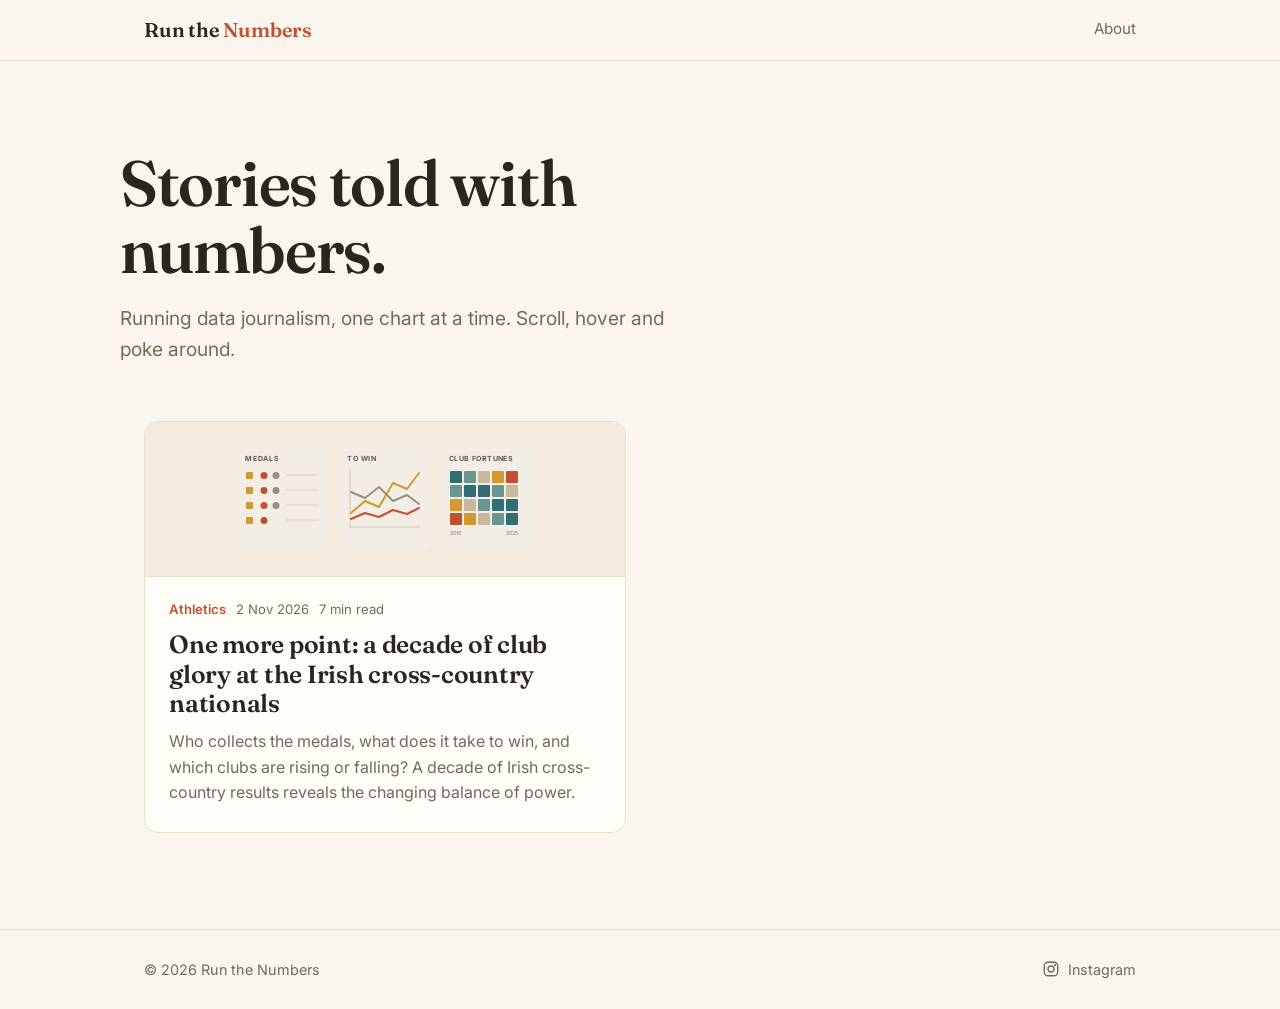
==== index.html @ 2920ca5f "formatting" ====
<!doctype html>
<html lang="en">
<head>
  <meta charset="utf-8">
  <meta name="viewport" content="width=device-width, initial-scale=1">
  <title>Run the Numbers</title>
  <meta name="description" content="Running data journalism: stories told with numbers and charts.">
  <link rel="preconnect" href="https://fonts.googleapis.com">
  <link rel="preconnect" href="https://fonts.gstatic.com" crossorigin>
  <link href="https://fonts.googleapis.com/css2?family=Fraunces:opsz,wght@9..144,500;9..144,600&family=Inter:wght@400;500;600&display=swap" rel="stylesheet">
  <link rel="stylesheet" href="style.css">
</head>
<body>
  <header class="site-header">
    <div class="inner">
      <a class="brand" href="index.html">Run the <span>Numbers</span></a>
      <nav aria-label="Main">
        <a href="about.html">About</a>
      </nav>
    </div>
  </header>

  <main>
    <section class="wrap hero">
      <h1>Stories told with numbers.</h1>
      <p>Running data journalism, one chart at a time. Scroll, hover and poke around.</p>
    </section>

    <section class="wrap" aria-label="Articles">
      <div class="article-grid">

        <!-- ARTICLE CARD: copy this block to add a new article -->
        <a class="card" href="article-xc-clubs.html">
          <div class="thumb" aria-hidden="true">
  <svg viewBox="0 0 300 110" preserveAspectRatio="xMidYMid meet">

    <!-- Panel backgrounds -->
    <rect x="2" y="3" width="91" height="104" rx="5" fill="#f3eee5"/>
    <rect x="104" y="3" width="91" height="104" rx="5" fill="#f3eee5"/>
    <rect x="206" y="3" width="92" height="104" rx="5" fill="#f3eee5"/>

    <!-- 1. MEDAL TABLE -->
    <text x="10" y="17" font-size="7" font-weight="700"
          fill="#62594f" letter-spacing="0.8">MEDALS</text>

    <!-- Club ranking bars -->
    <g fill="#d29a2e">
      <rect x="11" y="28" width="7" height="7" rx="1"/>
      <rect x="11" y="43" width="7" height="7" rx="1"/>
      <rect x="11" y="58" width="7" height="7" rx="1"/>
      <rect x="11" y="73" width="7" height="7" rx="1"/>
    </g>

    <g fill="#c2512f">
      <circle cx="29" cy="31.5" r="3.5"/>
      <circle cx="29" cy="46.5" r="3.5"/>
      <circle cx="29" cy="61.5" r="3.5"/>
      <circle cx="29" cy="76.5" r="3.5"/>
    </g>

    <g fill="#9a8f80">
      <circle cx="41" cy="31.5" r="3.5"/>
      <circle cx="41" cy="46.5" r="3.5"/>
      <circle cx="41" cy="61.5" r="3.5"/>
    </g>

    <g stroke="#d8cebf" stroke-width="1">
      <line x1="51" y1="31" x2="84" y2="31"/>
      <line x1="51" y1="46" x2="84" y2="46"/>
      <line x1="51" y1="61" x2="84" y2="61"/>
      <line x1="51" y1="76" x2="84" y2="76"/>
    </g>

    <!-- 2. WHAT DOES IT TAKE TO WIN? -->
    <text x="112" y="17" font-size="7" font-weight="700"
          fill="#62594f" letter-spacing="0.5">TO WIN</text>

    <!-- Axes -->
    <g stroke="#c9beb0" stroke-width="0.8">
      <line x1="115" y1="83" x2="185" y2="83"/>
      <line x1="115" y1="26" x2="115" y2="83"/>
    </g>

    <!-- Medal score trends -->
    <polyline points="116,69 130,57 144,63 158,39 172,45 184,29"
              fill="none" stroke="#d29a2e" stroke-width="2"
              stroke-linecap="round" stroke-linejoin="round"/>

    <polyline points="116,48 130,54 144,43 158,57 172,51 184,60"
              fill="none" stroke="#9a8f80" stroke-width="2"
              stroke-linecap="round" stroke-linejoin="round"/>

    <polyline points="116,75 130,69 144,73 158,66 172,70 184,64"
              fill="none" stroke="#c2512f" stroke-width="2"
              stroke-linecap="round" stroke-linejoin="round"/>

    <!-- 3. CHANGING FORTUNES -->
    <text x="214" y="17" font-size="7" font-weight="700"
          fill="#62594f" letter-spacing="0.4">CLUB FORTUNES</text>

    <!-- Heatmap -->
    <g>
      <rect x="215" y="27" width="12" height="12" rx="1" fill="#2f6f73"/>
      <rect x="229" y="27" width="12" height="12" rx="1" fill="#6b9690"/>
      <rect x="243" y="27" width="12" height="12" rx="1" fill="#c8b99c"/>
      <rect x="257" y="27" width="12" height="12" rx="1" fill="#d29a2e"/>
      <rect x="271" y="27" width="12" height="12" rx="1" fill="#c2512f"/>

      <rect x="215" y="41" width="12" height="12" rx="1" fill="#6b9690"/>
      <rect x="229" y="41" width="12" height="12" rx="1" fill="#2f6f73"/>
      <rect x="243" y="41" width="12" height="12" rx="1" fill="#2f6f73"/>
      <rect x="257" y="41" width="12" height="12" rx="1" fill="#6b9690"/>
      <rect x="271" y="41" width="12" height="12" rx="1" fill="#c8b99c"/>

      <rect x="215" y="55" width="12" height="12" rx="1" fill="#d29a2e"/>
      <rect x="229" y="55" width="12" height="12" rx="1" fill="#c8b99c"/>
      <rect x="243" y="55" width="12" height="12" rx="1" fill="#6b9690"/>
      <rect x="257" y="55" width="12" height="12" rx="1" fill="#2f6f73"/>
      <rect x="271" y="55" width="12" height="12" rx="1" fill="#2f6f73"/>

      <rect x="215" y="69" width="12" height="12" rx="1" fill="#c2512f"/>
      <rect x="229" y="69" width="12" height="12" rx="1" fill="#d29a2e"/>
      <rect x="243" y="69" width="12" height="12" rx="1" fill="#c8b99c"/>
      <rect x="257" y="69" width="12" height="12" rx="1" fill="#6b9690"/>
      <rect x="271" y="69" width="12" height="12" rx="1" fill="#2f6f73"/>
    </g>

    <!-- Small year markers -->
    <g fill="#8c8175" font-size="5.5">
      <text x="215" y="91">2016</text>
      <text x="271" y="91">2025</text>
    </g>

  </svg>
</div>
<!--           <div class="thumb" aria-hidden="true">
            <svg viewBox="0 0 300 110" preserveAspectRatio="xMidYMid meet">
              <rect x="3" y="16" width="24" height="34" rx="5" fill="#d29a2e"/><rect x="33" y="16" width="24" height="34" rx="5" fill="#c2512f"/>
              <rect x="63" y="16" width="24" height="34" rx="5" fill="#c2512f"/><rect x="93" y="16" width="24" height="34" rx="5" fill="#c2512f"/>
              <rect x="123" y="16" width="24" height="34" rx="5" fill="none" stroke="#d8cebf" stroke-dasharray="3 3"/><rect x="153" y="16" width="24" height="34" rx="5" fill="#6b5b95"/>
              <rect x="183" y="16" width="24" height="34" rx="5" fill="#2f6f73"/><rect x="213" y="16" width="24" height="34" rx="5" fill="#2f6f73"/>
              <rect x="243" y="16" width="24" height="34" rx="5" fill="#c2512f"/><rect x="273" y="16" width="24" height="34" rx="5" fill="#c2512f"/>
              <rect x="3" y="58" width="24" height="34" rx="5" fill="#4f7a43"/><rect x="33" y="58" width="24" height="34" rx="5" fill="#4f7a43"/>
              <rect x="63" y="58" width="24" height="34" rx="5" fill="#4f7a43"/><rect x="93" y="58" width="24" height="34" rx="5" fill="#8c4a68"/>
              <rect x="123" y="58" width="24" height="34" rx="5" fill="none" stroke="#d8cebf" stroke-dasharray="3 3"/><rect x="153" y="58" width="24" height="34" rx="5" fill="#d29a2e"/>
              <rect x="183" y="58" width="24" height="34" rx="5" fill="#8c4a68"/><rect x="213" y="58" width="24" height="34" rx="5" fill="#9a8f80"/>
              <rect x="243" y="58" width="24" height="34" rx="5" fill="#3a342f"/><rect x="273" y="58" width="24" height="34" rx="5" fill="#3a342f"/>
            </svg>
          </div> -->
          <div class="body">
            <div class="meta"><span class="tag">Athletics</span><span>2 Nov 2026</span><span>7 min read</span></div>
            <h2>One more point: a decade of club glory at the Irish cross-country nationals</h2>
              <p>Who collects the medals, what does it take to win, and which clubs are rising or falling? A decade of Irish cross-country results reveals the changing balance of power.</p>          
            </div>
        </a>

<!--         <a class="card" href="article-weather.html">
          <div class="thumb" aria-hidden="true">
            <svg viewBox="0 0 300 110" preserveAspectRatio="none">
              <g fill="#c2512f">
                <rect x="6" y="40" width="18" height="70" rx="3"/><rect x="30" y="54" width="18" height="56" rx="3"/>
                <rect x="54" y="60" width="18" height="50" rx="3"/><rect x="78" y="72" width="18" height="38" rx="3"/>
                <rect x="102" y="70" width="18" height="40" rx="3"/><rect x="126" y="68" width="18" height="42" rx="3"/>
                <rect x="150" y="64" width="18" height="46" rx="3"/><rect x="174" y="52" width="18" height="58" rx="3"/>
                <rect x="198" y="56" width="18" height="54" rx="3"/><rect x="222" y="36" width="18" height="74" rx="3"/>
                <rect x="246" y="30" width="18" height="80" rx="3"/><rect x="270" y="24" width="18" height="86" rx="3"/>
              </g>
            </svg>
          </div>
          <div class="body">
            <div class="meta"><span class="tag">Weather &amp; Climate</span><span>1 Nov 2026</span><span>4 min read</span></div>
            <h2>Rain, Sun and Everything In Between</h2>
            <p>Three interactive charts on how a year of weather really adds up. Hover over everything. <em>(Placeholder article)</em></p>
          </div>
        </a> -->

      </div>
    </section>
  </main>

  <footer class="site-footer">
    <div class="inner">
      <span>© 2026 Run the Numbers</span>
      <!-- TODO: replace with your real Instagram page URL -->
      <a href="https://www.instagram.com/runthenumbers.ie/" target="_blank" rel="noopener" aria-label="Instagram">
        <svg viewBox="0 0 24 24" fill="none" stroke="currentColor" stroke-width="1.8" stroke-linecap="round" stroke-linejoin="round" aria-hidden="true">
          <rect x="3" y="3" width="18" height="18" rx="5"/><circle cx="12" cy="12" r="4"/><circle cx="17.3" cy="6.7" r="0.6" fill="currentColor"/>
        </svg>
        Instagram
      </a>
    </div>
  </footer>
</body>
</html>
---- style.css ----
/* Run the Numbers — shared styles */
:root {
  --bg: #faf6ef;
  --surface: #fffdf8;
  --ink: #2a2521;
  --muted: #74695e;
  --line: #e7dfd2;
  --accent: #c2512f;
  --teal: #2f6f73;
  --ochre: #d29a2e;
  --serif: 'Fraunces', Georgia, 'Times New Roman', serif;
  --sans: 'Inter', system-ui, -apple-system, 'Segoe UI', sans-serif;
  --max: 1040px;
  --read: 680px;
}

* { box-sizing: border-box; }
html { scroll-behavior: smooth; }
body {
  margin: 0;
  background: var(--bg);
  color: var(--ink);
  font-family: var(--sans);
  line-height: 1.6;
  -webkit-font-smoothing: antialiased;
}
a { color: inherit; }
img, svg { max-width: 100%; }

/* ---------- Header ---------- */
.site-header {
  position: sticky; top: 0; z-index: 50;
  background: rgba(250, 246, 239, 0.92);
  backdrop-filter: blur(8px);
  border-bottom: 1px solid var(--line);
}
.site-header .inner {
  max-width: var(--max); margin: 0 auto; padding: 0 24px;
  height: 60px; display: flex; align-items: center; justify-content: space-between;
}
.brand {
  font-family: var(--serif); font-weight: 600; font-size: 1.25rem;
  text-decoration: none; letter-spacing: -0.01em;
}
.brand span { color: var(--accent); }
.site-header nav { display: flex; gap: 28px; }
.site-header nav a {
  text-decoration: none; font-size: 0.95rem; color: var(--muted);
  padding: 6px 0; border-bottom: 2px solid transparent; transition: color .2s, border-color .2s;
}
.site-header nav a:hover { color: var(--ink); }
.site-header nav a[aria-current="page"] { color: var(--ink); border-bottom-color: var(--accent); }

/* ---------- Footer ---------- */
.site-footer { border-top: 1px solid var(--line); margin-top: 96px; }
.site-footer .inner {
  max-width: var(--max); margin: 0 auto; padding: 28px 24px;
  display: flex; justify-content: space-between; align-items: center; gap: 16px;
  color: var(--muted); font-size: 0.9rem;
}
.site-footer a { display: inline-flex; align-items: center; gap: 8px; text-decoration: none; }
.site-footer a:hover { color: var(--accent); }
.site-footer svg { width: 18px; height: 18px; }

/* ---------- Layout helpers ---------- */
.wrap { max-width: var(--max); margin: 0 auto; padding: 0 24px; }
.eyebrow {
  font-size: 0.78rem; letter-spacing: 0.12em; text-transform: uppercase;
  color: var(--accent); font-weight: 600; margin: 0 0 14px;
}

/* ---------- Home ---------- */
.hero { padding: 88px 0 56px; }
.hero h1 {
  font-family: var(--serif); font-weight: 600; font-size: clamp(2.4rem, 6vw, 4rem);
  line-height: 1.05; letter-spacing: -0.02em; margin: 0 0 20px; max-width: 14ch;
}
.hero p { font-size: 1.2rem; color: var(--muted); max-width: 46ch; margin: 0; }

.article-grid {
  display: grid; grid-template-columns: repeat(auto-fill, minmax(min(100%, 440px), 1fr));
  gap: 28px;
}
.card {
  display: flex; flex-direction: column; text-decoration: none;
  background: var(--surface); border: 1px solid var(--line); border-radius: 14px;
  overflow: hidden; transition: transform .25s ease, box-shadow .25s ease, border-color .25s;
}
.card:hover, .card:focus-visible {
  transform: translateY(-3px); border-color: #d9cdb9;
  box-shadow: 0 12px 28px -14px rgba(60, 40, 20, 0.28);
}
.card .thumb { background: #f3ebdd; padding: 22px 24px; border-bottom: 1px solid var(--line); }
.card .thumb svg { display: block; width: 100%; height: 110px; }
.card .body { padding: 22px 24px 26px; display: flex; flex-direction: column; gap: 10px; }
.card .meta { font-size: 0.82rem; color: var(--muted); display: flex; gap: 10px; flex-wrap: wrap; }
.card .tag { color: var(--accent); font-weight: 600; }
.card h2 {
  font-family: var(--serif); font-weight: 600; font-size: 1.55rem;
  line-height: 1.2; letter-spacing: -0.01em; margin: 0;
}
.card p { margin: 0; color: var(--muted); }

/* ---------- Text pages ---------- */
.page { padding: 72px 0 0; }
.page h1 {
  font-family: var(--serif); font-weight: 600; font-size: clamp(2rem, 5vw, 3rem);
  letter-spacing: -0.02em; line-height: 1.1; margin: 0 0 24px;
}
.prose { max-width: var(--read); margin: 0 auto; padding: 0 24px; font-size: 1.1rem; }
.prose p { margin: 0 0 1.3em; }
.prose h2 {
  font-family: var(--serif); font-weight: 600; font-size: 1.7rem;
  letter-spacing: -0.01em; line-height: 1.2; margin: 2.2em 0 0.6em;
}
.prose a { color: var(--accent); text-underline-offset: 3px; }
.page-narrow { max-width: var(--read); margin: 0 auto; padding: 0 24px; }
.page-narrow p { font-size: 1.1rem; }

/* ---------- Articles ---------- */

.article-main {
  max-width: 860px;
  width: calc(100% - 48px);
  margin: 0 auto;
}

.article-head {
  padding: 72px 0 40px;
}

.article-head h1 {
  font-family: var(--serif);
  font-weight: 600;
  font-size: clamp(2.2rem, 5.5vw, 3.6rem);
  line-height: 1.08;
  letter-spacing: -0.02em;
  margin: 0 0 18px;
}

.article-head .dek {
  font-size: 1.25rem;
  color: var(--muted);
  margin: 0 0 22px;
  max-width: none;
}

.article-head .series {
  font-size: 0.95rem;
  color: var(--muted);
  margin: 0 0 18px;
}

.article-head .byline {
  font-size: 0.9rem;
  color: var(--muted);
}

.back-link {
  display: inline-block;
  margin-bottom: 28px;
  font-size: 0.9rem;
  color: var(--muted);
  text-decoration: none;
}

.back-link:hover { color: var(--accent); }

.prose {
  width: 100%;
  max-width: none;
  margin: 0;
  padding: 0;
  font-size: 1.1rem;
}

.prose p { margin: 0 0 1.3em; }

.prose h2 {
  font-family: var(--serif);
  font-weight: 600;
  font-size: 1.7rem;
  letter-spacing: -0.01em;
  line-height: 1.2;
  margin: 2.2em 0 0.6em;
}

.prose a { color: var(--accent); text-underline-offset: 3px; }

.chart-block {
  width: 100%;
  max-width: none;
  margin: 2.6em 0;
  padding: 0;
}

.data-note {
  width: 100%;
  max-width: none;
  margin: 3em 0 0;
  padding: 18px 22px;
  font-size: 0.92rem;
  background: #f3ebdd;
  border-radius: 12px;
  color: var(--muted);
}



@media (max-width: 640px) {
  .article-main {
    width: calc(100% - 36px);
  }
}
/* ---------- Chart internals ---------- */
svg text { font-family: var(--sans); }
.axis text { fill: var(--muted); font-size: 12px; }
.grid line { stroke: var(--line); }
.axis-title { fill: var(--muted); font-size: 12px; }
.legend { display: flex; gap: 18px; flex-wrap: wrap; padding: 0 8px 10px 44px; font-size: 0.85rem; color: var(--muted); }
.legend i { display: inline-block; width: 10px; height: 10px; border-radius: 50%; margin-right: 7px; }
.chart-panel svg { display: block; touch-action: pan-y; }

.tooltip {
  position: fixed; z-index: 100; pointer-events: none; opacity: 0;
  background: var(--ink); color: #fffdf8; border-radius: 10px; padding: 10px 14px;
  font-size: 0.85rem; line-height: 1.5; box-shadow: 0 10px 24px -8px rgba(0, 0, 0, 0.35);
  transition: opacity .12s; max-width: 290px;
}
.tooltip.visible { opacity: 1; }
.tooltip strong { display: block; margin-bottom: 2px; font-weight: 600; }
.tooltip .row { display: flex; align-items: center; justify-content: space-between; gap: 16px; }
.tooltip .row i { display: inline-block; width: 8px; height: 8px; border-radius: 50%; margin-right: 7px; }

/* ---------- Scrollytelling ---------- */
.scrolly {
  position: relative; max-width: 1120px; margin: 0 auto; padding: 0 24px;
  display: grid; grid-template-columns: minmax(280px, 380px) 1fr; column-gap: 40px;
}
.scrolly .figure {
  grid-column: 2; grid-row: 1; align-self: start;
  position: sticky; top: 84px; height: calc(100vh - 116px); max-height: 640px; margin-top: 8vh;
  background: var(--surface); border: 1px solid var(--line); border-radius: 14px; padding: 8px;
}
.scrolly #chart { width: 100%; height: 100%; }
.scrolly .steps { grid-column: 1; grid-row: 1; }
.step { min-height: 90vh; display: flex; align-items: center; }
.step:first-child { min-height: 70vh; }
.step:last-child { min-height: 80vh; }
.step .step-card {
  background: var(--surface); border: 1px solid var(--line); border-radius: 12px;
  padding: 22px 24px; opacity: 0.35; transition: opacity .35s, transform .35s; transform: translateY(6px);
}
.step.active .step-card { opacity: 1; transform: none; }
.step h3 { font-family: var(--serif); font-size: 1.35rem; margin: 0 0 8px; font-weight: 600; line-height: 1.2; }
.step p { margin: 0; color: #4a4139; }

@media (max-width: 820px) {
  .scrolly { display: block; }
  .scrolly .figure {
    top: 64px; height: 44vh; margin-top: 0; z-index: 5;
  }
  .step { min-height: 70vh; align-items: flex-end; padding-bottom: 8vh; }
  .stat-row { grid-template-columns: 1fr; }
  .site-header nav { gap: 20px; }
  .site-footer .inner { flex-direction: column; align-items: flex-start; }
}

@media (prefers-reduced-motion: reduce) {
  html { scroll-behavior: auto; }
  .card, .step .step-card, .tooltip { transition: none; }
}
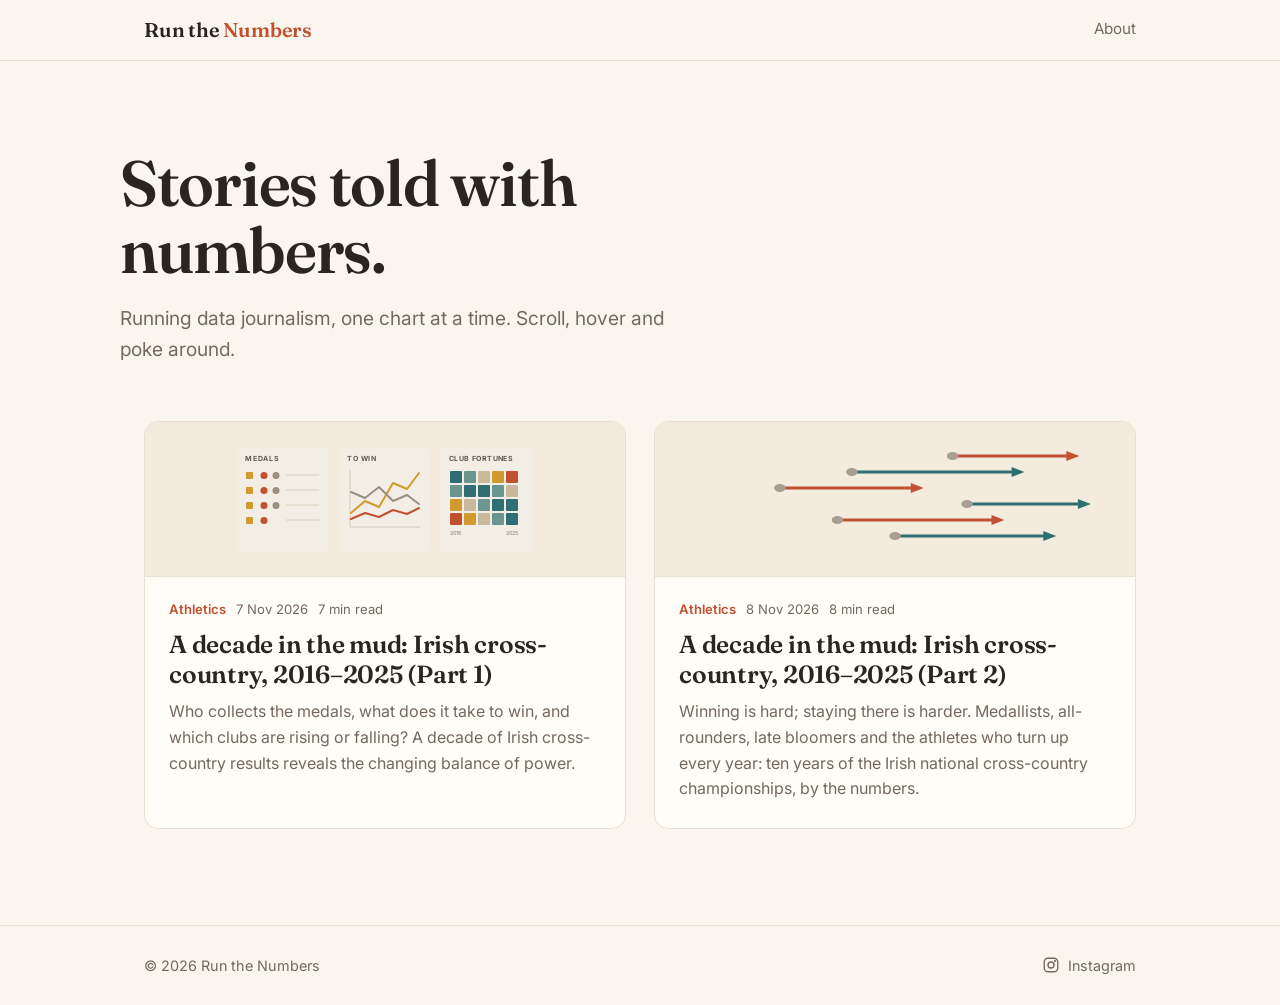
==== commit a2876f49: "second article" ====
--- a/index.html
+++ b/index.html
@@ -148,31 +148,40 @@
             </svg>
           </div> -->
           <div class="body">
-            <div class="meta"><span class="tag">Athletics</span><span>2 Nov 2026</span><span>7 min read</span></div>
-            <h2>One more point: a decade of club glory at the Irish cross-country nationals</h2>
+            <div class="meta"><span class="tag">Athletics</span><span>7 Nov 2026</span><span>7 min read</span></div>
+            <h2>A decade in the mud: Irish cross-country, 2016–2025 (Part 1)</h2>
               <p>Who collects the medals, what does it take to win, and which clubs are rising or falling? A decade of Irish cross-country results reveals the changing balance of power.</p>          
             </div>
         </a>
 
-<!--         <a class="card" href="article-weather.html">
+        <a class="card" href="article-xc-individuals.html">
           <div class="thumb" aria-hidden="true">
             <svg viewBox="0 0 300 110" preserveAspectRatio="none">
-              <g fill="#c2512f">
-                <rect x="6" y="40" width="18" height="70" rx="3"/><rect x="30" y="54" width="18" height="56" rx="3"/>
-                <rect x="54" y="60" width="18" height="50" rx="3"/><rect x="78" y="72" width="18" height="38" rx="3"/>
-                <rect x="102" y="70" width="18" height="40" rx="3"/><rect x="126" y="68" width="18" height="42" rx="3"/>
-                <rect x="150" y="64" width="18" height="46" rx="3"/><rect x="174" y="52" width="18" height="58" rx="3"/>
-                <rect x="198" y="56" width="18" height="54" rx="3"/><rect x="222" y="36" width="18" height="74" rx="3"/>
-                <rect x="246" y="30" width="18" height="80" rx="3"/><rect x="270" y="24" width="18" height="86" rx="3"/>
+              <g stroke-width="3" stroke-linecap="round">
+                <g stroke="#c2512f" fill="#c2512f">
+                  <line x1="190" y1="12" x2="272" y2="12"/><path d="M278,12 l-9,-5 v10 z" stroke="none"/>
+                  <line x1="70" y1="44" x2="164" y2="44"/><path d="M170,44 l-9,-5 v10 z" stroke="none"/>
+                  <line x1="110" y1="76" x2="220" y2="76"/><path d="M226,76 l-9,-5 v10 z" stroke="none"/>
+                </g>
+                <g stroke="#2f6f73" fill="#2f6f73">
+                  <line x1="120" y1="28" x2="234" y2="28"/><path d="M240,28 l-9,-5 v10 z" stroke="none"/>
+                  <line x1="200" y1="60" x2="280" y2="60"/><path d="M286,60 l-9,-5 v10 z" stroke="none"/>
+                  <line x1="150" y1="92" x2="256" y2="92"/><path d="M262,92 l-9,-5 v10 z" stroke="none"/>
+                </g>
+              </g>
+              <g fill="#a79f94">
+                <rect x="186" y="8" width="8" height="8" rx="4"/><rect x="116" y="24" width="8" height="8" rx="4"/>
+                <rect x="66" y="40" width="8" height="8" rx="4"/><rect x="196" y="56" width="8" height="8" rx="4"/>
+                <rect x="106" y="72" width="8" height="8" rx="4"/><rect x="146" y="88" width="8" height="8" rx="4"/>
               </g>
             </svg>
           </div>
           <div class="body">
-            <div class="meta"><span class="tag">Weather &amp; Climate</span><span>1 Nov 2026</span><span>4 min read</span></div>
-            <h2>Rain, Sun and Everything In Between</h2>
-            <p>Three interactive charts on how a year of weather really adds up. Hover over everything. <em>(Placeholder article)</em></p>
+            <div class="meta"><span class="tag">Athletics</span><span>8 Nov 2026</span><span>8 min read</span></div>
+            <h2>A decade in the mud: Irish cross-country, 2016–2025 (Part 2)</h2>
+            <p>Winning is hard; staying there is harder. Medallists, all-rounders, late bloomers and the athletes who turn up every year: ten years of the Irish national cross-country championships, by the numbers.</p>
           </div>
-        </a> -->
+        </a>
 
       </div>
     </section>
--- a/style.css
+++ b/style.css
@@ -255,6 +255,8 @@
 .step h3 { font-family: var(--serif); font-size: 1.35rem; margin: 0 0 8px; font-weight: 600; line-height: 1.2; }
 .step p { margin: 0; color: #4a4139; }
 
+
+
 @media (max-width: 820px) {
   .scrolly { display: block; }
   .scrolly .figure {
@@ -271,3 +273,174 @@
   .card, .step .step-card, .tooltip { transition: none; }
 }
 
+
+/* ---------- Club finishing-position grid ---------- */
+
+.chart-stack {
+  display: flex;
+  flex-direction: column;
+  gap: 32px;
+}
+
+.pos-grid-scroll {
+  width: 100%;
+  overflow-x: auto;
+  -webkit-overflow-scrolling: touch;
+  border: 1px solid var(--line);
+  border-radius: 10px;
+  background: var(--surface);
+}
+
+.pos-grid {
+  width: 100%;
+  min-width: 680px;
+  border-collapse: separate;
+  border-spacing: 0;
+  font-size: 0.82rem;
+  text-align: center;
+}
+
+.pos-grid th,
+.pos-grid td {
+  padding: 9px 7px;
+  border-bottom: 1px solid var(--line);
+  white-space: nowrap;
+}
+
+.pos-grid thead th {
+  position: sticky;
+  top: 0;
+  background: #f3ebdd;
+  color: var(--muted);
+  font-weight: 600;
+  font-size: 0.78rem;
+}
+
+.pos-grid th:first-child {
+  text-align: left;
+  padding-left: 14px;
+}
+
+.pos-grid .club {
+  position: sticky;
+  left: 0;
+  z-index: 2;
+  background: var(--surface);
+  font-weight: 600;
+  text-align: left;
+  min-width: 125px;
+}
+
+.pos-grid thead th:first-child {
+  z-index: 3;
+  background: #f3ebdd;
+}
+
+.pos-grid .grp th {
+  background: #eee5d8;
+  color: var(--accent);
+  text-align: left;
+  padding: 10px 14px;
+  font-size: 0.76rem;
+  letter-spacing: 0.08em;
+  text-transform: uppercase;
+}
+
+.pos-grid td.empty {
+  background: #faf6ef;
+  color: #c8beb1;
+}
+
+.pos-grid td.podium {
+  font-weight: 700;
+}
+
+.pos-grid tbody tr:last-child th,
+.pos-grid tbody tr:last-child td {
+  border-bottom: none;
+}
+@media (max-width: 640px) {
+  .pos-grid {
+    min-width: 620px;
+  }
+
+/* ---------- Responsive year labels ---------- */
+
+
+/* ---------- Position scale ---------- */
+
+.pos-scale {
+  display: flex;
+  align-items: center;
+  gap: 10px;
+  margin: 0 0 18px;
+  font-size: 0.78rem;
+  color: var(--muted);
+}
+
+.pos-scale i {
+  display: block;
+  flex: 1;
+  height: 9px;
+  border-radius: 5px;
+  background: linear-gradient(
+    to right,
+    #8f2a14,
+    #c4553a,
+    #f0bfa8,
+    #f9ece3
+  );
+}
+
+.pos-scale-note {
+  margin-left: auto;
+  font-style: italic;
+}
+
+.pos-scale {
+  display: flex;
+  align-items: center;
+  gap: 10px;
+  flex-wrap: wrap;
+}
+
+.pos-scale > * {
+  flex-shrink: 0;
+}
+
+.pos-scale-note {
+  margin-left: auto;
+}
+
+
+
+  .pos-scale {
+    flex-wrap: wrap;
+  }
+
+  .pos-scale-note {
+    width: 100%;
+    margin-left: 0;
+  }
+}
+
+/* ---------- Position grid footer ---------- */
+
+/*.pos-grid tfoot th {
+  position: sticky;
+  bottom: 0;
+  background: #f3ebdd;
+  color: var(--muted);
+  font-weight: 600;
+  font-size: 0.78rem;
+  padding: 10px 7px;
+  border-top: 1px solid var(--line);
+  border-bottom: none;
+  white-space: nowrap;
+}
+
+.pos-grid tfoot th:first-child {
+  text-align: left;
+  padding-left: 14px;
+  background: #f3ebdd;
+}*/
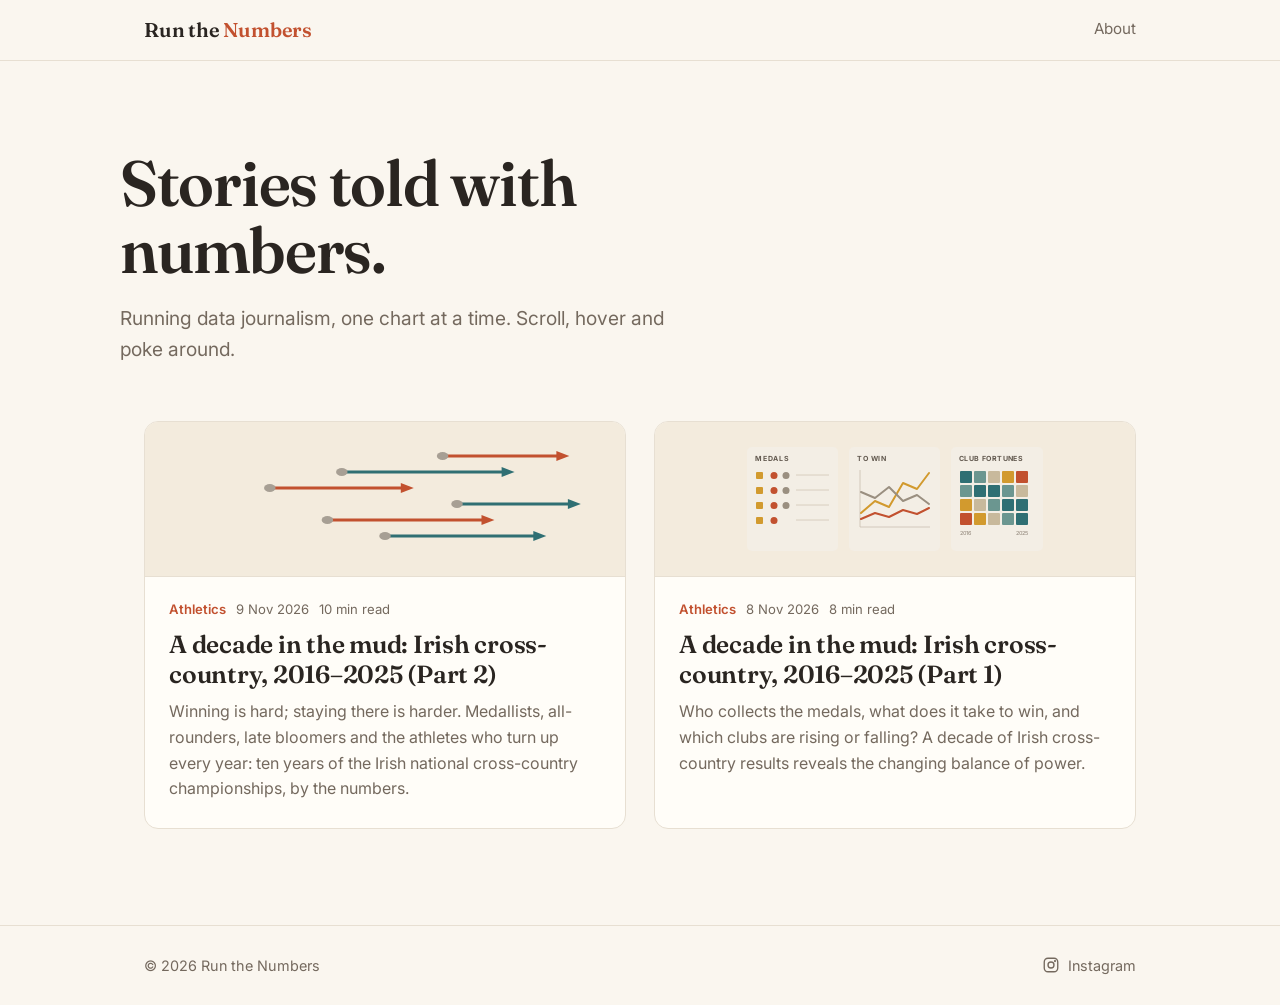
==== commit 4f4442f6: "tidying" ====
--- a/index.html
+++ b/index.html
@@ -1,6 +1,7 @@
 <!doctype html>
 <html lang="en">
 <head>
+  <link rel="icon" href="favicon.svg" type="image/svg+xml">
   <meta charset="utf-8">
   <meta name="viewport" content="width=device-width, initial-scale=1">
   <title>Run the Numbers</title>
@@ -30,6 +31,36 @@
       <div class="article-grid">
 
         <!-- ARTICLE CARD: copy this block to add a new article -->
+                <a class="card" href="article-xc-individuals.html">
+          <div class="thumb" aria-hidden="true">
+            <svg viewBox="0 0 300 110" preserveAspectRatio="none">
+              <g stroke-width="3" stroke-linecap="round">
+                <g stroke="#c2512f" fill="#c2512f">
+                  <line x1="190" y1="12" x2="272" y2="12"/><path d="M278,12 l-9,-5 v10 z" stroke="none"/>
+                  <line x1="70" y1="44" x2="164" y2="44"/><path d="M170,44 l-9,-5 v10 z" stroke="none"/>
+                  <line x1="110" y1="76" x2="220" y2="76"/><path d="M226,76 l-9,-5 v10 z" stroke="none"/>
+                </g>
+                <g stroke="#2f6f73" fill="#2f6f73">
+                  <line x1="120" y1="28" x2="234" y2="28"/><path d="M240,28 l-9,-5 v10 z" stroke="none"/>
+                  <line x1="200" y1="60" x2="280" y2="60"/><path d="M286,60 l-9,-5 v10 z" stroke="none"/>
+                  <line x1="150" y1="92" x2="256" y2="92"/><path d="M262,92 l-9,-5 v10 z" stroke="none"/>
+                </g>
+              </g>
+              <g fill="#a79f94">
+                <rect x="186" y="8" width="8" height="8" rx="4"/><rect x="116" y="24" width="8" height="8" rx="4"/>
+                <rect x="66" y="40" width="8" height="8" rx="4"/><rect x="196" y="56" width="8" height="8" rx="4"/>
+                <rect x="106" y="72" width="8" height="8" rx="4"/><rect x="146" y="88" width="8" height="8" rx="4"/>
+              </g>
+            </svg>
+          </div>
+          <div class="body">
+            <div class="meta"><span class="tag">Athletics</span><span>9 Nov 2026</span><span>10 min read</span></div>
+            <h2>A decade in the mud: Irish cross-country, 2016–2025 (Part 2)</h2>
+            <p>Winning is hard; staying there is harder. Medallists, all-rounders, late bloomers and the athletes who turn up every year: ten years of the Irish national cross-country championships, by the numbers.</p>
+          </div>
+        </a>
+
+        
         <a class="card" href="article-xc-clubs.html">
           <div class="thumb" aria-hidden="true">
   <svg viewBox="0 0 300 110" preserveAspectRatio="xMidYMid meet">
@@ -133,55 +164,14 @@
 
   </svg>
 </div>
-<!--           <div class="thumb" aria-hidden="true">
-            <svg viewBox="0 0 300 110" preserveAspectRatio="xMidYMid meet">
-              <rect x="3" y="16" width="24" height="34" rx="5" fill="#d29a2e"/><rect x="33" y="16" width="24" height="34" rx="5" fill="#c2512f"/>
-              <rect x="63" y="16" width="24" height="34" rx="5" fill="#c2512f"/><rect x="93" y="16" width="24" height="34" rx="5" fill="#c2512f"/>
-              <rect x="123" y="16" width="24" height="34" rx="5" fill="none" stroke="#d8cebf" stroke-dasharray="3 3"/><rect x="153" y="16" width="24" height="34" rx="5" fill="#6b5b95"/>
-              <rect x="183" y="16" width="24" height="34" rx="5" fill="#2f6f73"/><rect x="213" y="16" width="24" height="34" rx="5" fill="#2f6f73"/>
-              <rect x="243" y="16" width="24" height="34" rx="5" fill="#c2512f"/><rect x="273" y="16" width="24" height="34" rx="5" fill="#c2512f"/>
-              <rect x="3" y="58" width="24" height="34" rx="5" fill="#4f7a43"/><rect x="33" y="58" width="24" height="34" rx="5" fill="#4f7a43"/>
-              <rect x="63" y="58" width="24" height="34" rx="5" fill="#4f7a43"/><rect x="93" y="58" width="24" height="34" rx="5" fill="#8c4a68"/>
-              <rect x="123" y="58" width="24" height="34" rx="5" fill="none" stroke="#d8cebf" stroke-dasharray="3 3"/><rect x="153" y="58" width="24" height="34" rx="5" fill="#d29a2e"/>
-              <rect x="183" y="58" width="24" height="34" rx="5" fill="#8c4a68"/><rect x="213" y="58" width="24" height="34" rx="5" fill="#9a8f80"/>
-              <rect x="243" y="58" width="24" height="34" rx="5" fill="#3a342f"/><rect x="273" y="58" width="24" height="34" rx="5" fill="#3a342f"/>
-            </svg>
-          </div> -->
+
           <div class="body">
-            <div class="meta"><span class="tag">Athletics</span><span>7 Nov 2026</span><span>7 min read</span></div>
+            <div class="meta"><span class="tag">Athletics</span><span>8 Nov 2026</span><span>8 min read</span></div>
             <h2>A decade in the mud: Irish cross-country, 2016–2025 (Part 1)</h2>
               <p>Who collects the medals, what does it take to win, and which clubs are rising or falling? A decade of Irish cross-country results reveals the changing balance of power.</p>          
             </div>
         </a>
 
-        <a class="card" href="article-xc-individuals.html">
-          <div class="thumb" aria-hidden="true">
-            <svg viewBox="0 0 300 110" preserveAspectRatio="none">
-              <g stroke-width="3" stroke-linecap="round">
-                <g stroke="#c2512f" fill="#c2512f">
-                  <line x1="190" y1="12" x2="272" y2="12"/><path d="M278,12 l-9,-5 v10 z" stroke="none"/>
-                  <line x1="70" y1="44" x2="164" y2="44"/><path d="M170,44 l-9,-5 v10 z" stroke="none"/>
-                  <line x1="110" y1="76" x2="220" y2="76"/><path d="M226,76 l-9,-5 v10 z" stroke="none"/>
-                </g>
-                <g stroke="#2f6f73" fill="#2f6f73">
-                  <line x1="120" y1="28" x2="234" y2="28"/><path d="M240,28 l-9,-5 v10 z" stroke="none"/>
-                  <line x1="200" y1="60" x2="280" y2="60"/><path d="M286,60 l-9,-5 v10 z" stroke="none"/>
-                  <line x1="150" y1="92" x2="256" y2="92"/><path d="M262,92 l-9,-5 v10 z" stroke="none"/>
-                </g>
-              </g>
-              <g fill="#a79f94">
-                <rect x="186" y="8" width="8" height="8" rx="4"/><rect x="116" y="24" width="8" height="8" rx="4"/>
-                <rect x="66" y="40" width="8" height="8" rx="4"/><rect x="196" y="56" width="8" height="8" rx="4"/>
-                <rect x="106" y="72" width="8" height="8" rx="4"/><rect x="146" y="88" width="8" height="8" rx="4"/>
-              </g>
-            </svg>
-          </div>
-          <div class="body">
-            <div class="meta"><span class="tag">Athletics</span><span>8 Nov 2026</span><span>8 min read</span></div>
-            <h2>A decade in the mud: Irish cross-country, 2016–2025 (Part 2)</h2>
-            <p>Winning is hard; staying there is harder. Medallists, all-rounders, late bloomers and the athletes who turn up every year: ten years of the Irish national cross-country championships, by the numbers.</p>
-          </div>
-        </a>
 
       </div>
     </section>
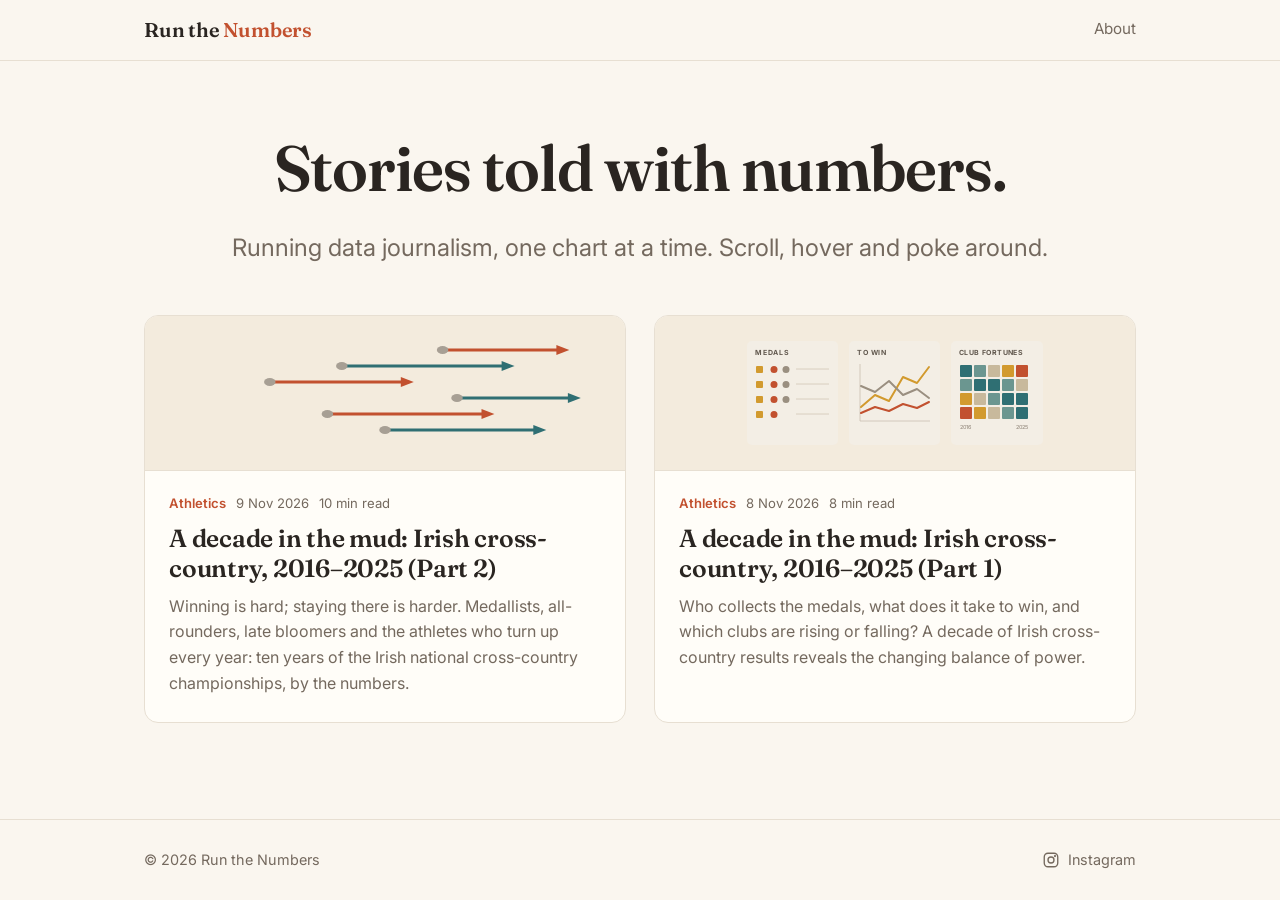
==== commit 2a126496: "edits" ====
--- a/index.html
+++ b/index.html
@@ -60,7 +60,7 @@
           </div>
         </a>
 
-        
+
         <a class="card" href="article-xc-clubs.html">
           <div class="thumb" aria-hidden="true">
   <svg viewBox="0 0 300 110" preserveAspectRatio="xMidYMid meet">
--- a/style.css
+++ b/style.css
@@ -70,7 +70,7 @@
 }
 
 /* ---------- Home ---------- */
-.hero { padding: 88px 0 56px; }
+.hero { padding-top: 64px; padding-bottom: 40px; }
 .hero h1 {
   font-family: var(--serif); font-weight: 600; font-size: clamp(2.4rem, 6vw, 4rem);
   line-height: 1.05; letter-spacing: -0.02em; margin: 0 0 20px; max-width: 14ch;
@@ -444,3 +444,25 @@
   padding-left: 14px;
   background: #f3ebdd;
 }*/
+
+.wrap.hero {
+  display: flex;
+  flex-direction: column;
+  align-items: center;      /* centres each child as a box, whatever its width */
+  text-align: center;       /* centres the text inside each box */
+  padding-top: 72px;        /* top and bottom only, so .wrap's side padding stays */
+  padding-bottom: 48px;
+}
+.wrap.hero h1 {
+  margin: 0 0 0.4em;
+  max-width: none;
+  font-size: clamp(2.4rem, 6vw, 4rem);
+  line-height: 1.1;
+  text-wrap: balance;
+}
+.wrap.hero p {
+  margin: 0;
+  max-width: 34em;
+  font-size: clamp(1.1rem, 2.4vw, 1.5rem);
+  text-wrap: balance;
+}
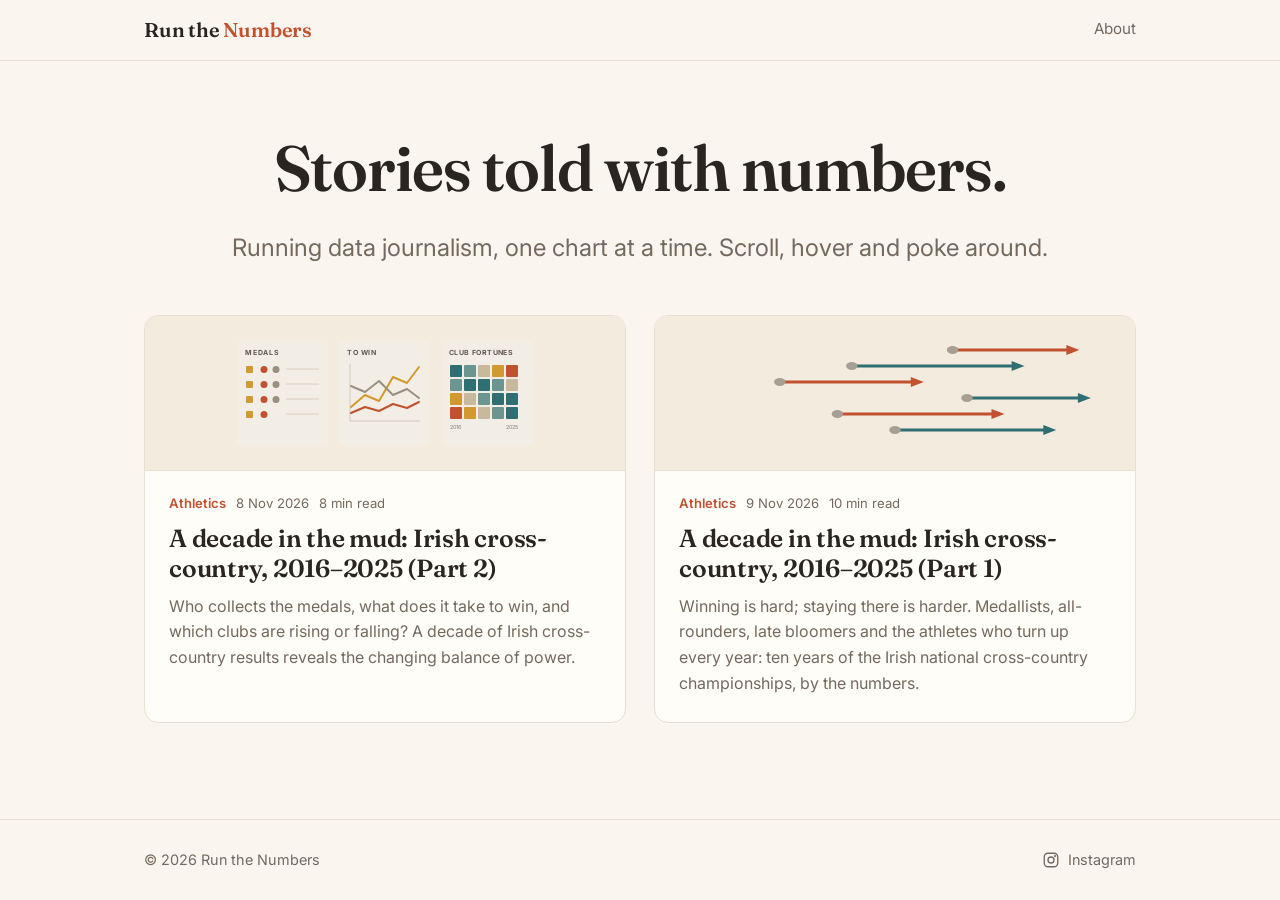
==== commit 676c35da: "updates" ====
--- a/index.html
+++ b/index.html
@@ -30,35 +30,7 @@
     <section class="wrap" aria-label="Articles">
       <div class="article-grid">
 
-        <!-- ARTICLE CARD: copy this block to add a new article -->
-                <a class="card" href="article-xc-individuals.html">
-          <div class="thumb" aria-hidden="true">
-            <svg viewBox="0 0 300 110" preserveAspectRatio="none">
-              <g stroke-width="3" stroke-linecap="round">
-                <g stroke="#c2512f" fill="#c2512f">
-                  <line x1="190" y1="12" x2="272" y2="12"/><path d="M278,12 l-9,-5 v10 z" stroke="none"/>
-                  <line x1="70" y1="44" x2="164" y2="44"/><path d="M170,44 l-9,-5 v10 z" stroke="none"/>
-                  <line x1="110" y1="76" x2="220" y2="76"/><path d="M226,76 l-9,-5 v10 z" stroke="none"/>
-                </g>
-                <g stroke="#2f6f73" fill="#2f6f73">
-                  <line x1="120" y1="28" x2="234" y2="28"/><path d="M240,28 l-9,-5 v10 z" stroke="none"/>
-                  <line x1="200" y1="60" x2="280" y2="60"/><path d="M286,60 l-9,-5 v10 z" stroke="none"/>
-                  <line x1="150" y1="92" x2="256" y2="92"/><path d="M262,92 l-9,-5 v10 z" stroke="none"/>
-                </g>
-              </g>
-              <g fill="#a79f94">
-                <rect x="186" y="8" width="8" height="8" rx="4"/><rect x="116" y="24" width="8" height="8" rx="4"/>
-                <rect x="66" y="40" width="8" height="8" rx="4"/><rect x="196" y="56" width="8" height="8" rx="4"/>
-                <rect x="106" y="72" width="8" height="8" rx="4"/><rect x="146" y="88" width="8" height="8" rx="4"/>
-              </g>
-            </svg>
-          </div>
-          <div class="body">
-            <div class="meta"><span class="tag">Athletics</span><span>9 Nov 2026</span><span>10 min read</span></div>
-            <h2>A decade in the mud: Irish cross-country, 2016–2025 (Part 2)</h2>
-            <p>Winning is hard; staying there is harder. Medallists, all-rounders, late bloomers and the athletes who turn up every year: ten years of the Irish national cross-country championships, by the numbers.</p>
-          </div>
-        </a>
+
 
 
         <a class="card" href="article-xc-clubs.html">
@@ -167,9 +139,39 @@
 
           <div class="body">
             <div class="meta"><span class="tag">Athletics</span><span>8 Nov 2026</span><span>8 min read</span></div>
-            <h2>A decade in the mud: Irish cross-country, 2016–2025 (Part 1)</h2>
+            <h2>A decade in the mud: Irish cross-country, 2016–2025 (Part 2)</h2>
               <p>Who collects the medals, what does it take to win, and which clubs are rising or falling? A decade of Irish cross-country results reveals the changing balance of power.</p>          
             </div>
+        </a>
+
+                <!-- ARTICLE CARD: copy this block to add a new article -->
+                <a class="card" href="article-xc-individuals.html">
+          <div class="thumb" aria-hidden="true">
+            <svg viewBox="0 0 300 110" preserveAspectRatio="none">
+              <g stroke-width="3" stroke-linecap="round">
+                <g stroke="#c2512f" fill="#c2512f">
+                  <line x1="190" y1="12" x2="272" y2="12"/><path d="M278,12 l-9,-5 v10 z" stroke="none"/>
+                  <line x1="70" y1="44" x2="164" y2="44"/><path d="M170,44 l-9,-5 v10 z" stroke="none"/>
+                  <line x1="110" y1="76" x2="220" y2="76"/><path d="M226,76 l-9,-5 v10 z" stroke="none"/>
+                </g>
+                <g stroke="#2f6f73" fill="#2f6f73">
+                  <line x1="120" y1="28" x2="234" y2="28"/><path d="M240,28 l-9,-5 v10 z" stroke="none"/>
+                  <line x1="200" y1="60" x2="280" y2="60"/><path d="M286,60 l-9,-5 v10 z" stroke="none"/>
+                  <line x1="150" y1="92" x2="256" y2="92"/><path d="M262,92 l-9,-5 v10 z" stroke="none"/>
+                </g>
+              </g>
+              <g fill="#a79f94">
+                <rect x="186" y="8" width="8" height="8" rx="4"/><rect x="116" y="24" width="8" height="8" rx="4"/>
+                <rect x="66" y="40" width="8" height="8" rx="4"/><rect x="196" y="56" width="8" height="8" rx="4"/>
+                <rect x="106" y="72" width="8" height="8" rx="4"/><rect x="146" y="88" width="8" height="8" rx="4"/>
+              </g>
+            </svg>
+          </div>
+          <div class="body">
+            <div class="meta"><span class="tag">Athletics</span><span>9 Nov 2026</span><span>10 min read</span></div>
+            <h2>A decade in the mud: Irish cross-country, 2016–2025 (Part 1)</h2>
+            <p>Winning is hard; staying there is harder. Medallists, all-rounders, late bloomers and the athletes who turn up every year: ten years of the Irish national cross-country championships, by the numbers.</p>
+          </div>
         </a>
 
 
--- a/style.css
+++ b/style.css
@@ -217,20 +217,20 @@
 .axis text { fill: var(--muted); font-size: 12px; }
 .grid line { stroke: var(--line); }
 .axis-title { fill: var(--muted); font-size: 12px; }
-.legend { display: flex; gap: 18px; flex-wrap: wrap; padding: 0 8px 10px 44px; font-size: 0.85rem; color: var(--muted); }
+.legend { display: flex; gap: 18px; flex-wrap: wrap; padding: 0 10px 10px 44px; font-size: 0.85rem; color: var(--muted); }
 .legend i { display: inline-block; width: 10px; height: 10px; border-radius: 50%; margin-right: 7px; }
 .chart-panel svg { display: block; touch-action: pan-y; }
 
 .tooltip {
   position: fixed; z-index: 100; pointer-events: none; opacity: 0;
   background: var(--ink); color: #fffdf8; border-radius: 10px; padding: 10px 14px;
-  font-size: 0.85rem; line-height: 1.5; box-shadow: 0 10px 24px -8px rgba(0, 0, 0, 0.35);
+  font-size: 0.85rem; line-height: 1.5; box-shadow: 0 10px 24px -10px rgba(0, 0, 0, 0.35);
   transition: opacity .12s; max-width: 290px;
 }
 .tooltip.visible { opacity: 1; }
 .tooltip strong { display: block; margin-bottom: 2px; font-weight: 600; }
 .tooltip .row { display: flex; align-items: center; justify-content: space-between; gap: 16px; }
-.tooltip .row i { display: inline-block; width: 8px; height: 8px; border-radius: 50%; margin-right: 7px; }
+.tooltip .row i { display: inline-block; width: 10px; height: 10px; border-radius: 50%; margin-right: 7px; }
 
 /* ---------- Scrollytelling ---------- */
 .scrolly {
@@ -465,4 +465,61 @@
   max-width: 34em;
   font-size: clamp(1.1rem, 2.4vw, 1.5rem);
   text-wrap: balance;
-}+}
+
+.series-nav {
+  margin: 3em 0 1em;
+}
+.series-link {
+  display: flex;
+  align-items: center;
+  justify-content: space-between;
+  gap: 16px;
+  padding: 18px 20px;
+  background: var(--surface, #fff);
+  border: 1px solid var(--line, #e7dfd2);
+  border-radius: 14px;
+  text-decoration: none;
+  color: inherit;
+  transition: border-color .15s ease, transform .15s ease;
+}
+.series-link:hover,
+.series-link:focus-visible {
+  border-color: #c2512f;
+  transform: translateY(-1px);
+}
+.series-link:focus-visible {
+  outline: 2px solid #c2512f;
+  outline-offset: 3px;
+}
+.series-kicker {
+  display: block;
+  font-size: .75rem;
+  font-weight: 600;
+  letter-spacing: .06em;
+  text-transform: uppercase;
+  color: #c2512f;
+  margin-bottom: 4px;
+}
+.series-title {
+  display: block;
+  font-family: "Fraunces", serif;
+  font-weight: 600;
+  font-size: 1.15rem;
+  line-height: 1.25;
+}
+.series-desc {
+  display: block;
+  margin-top: 4px;
+  font-size: .9rem;
+  opacity: .75;
+}
+.series-arrow {
+  font-size: 1.5rem;
+  line-height: 1;
+  flex: none;
+  transition: transform .15s ease;
+}
+.series-link.next:hover .series-arrow { transform: translateX(4px); }
+.series-link.prev:hover .series-arrow { transform: translateX(-4px); }
+.series-link.prev { flex-direction: row-reverse; justify-content: flex-end; }
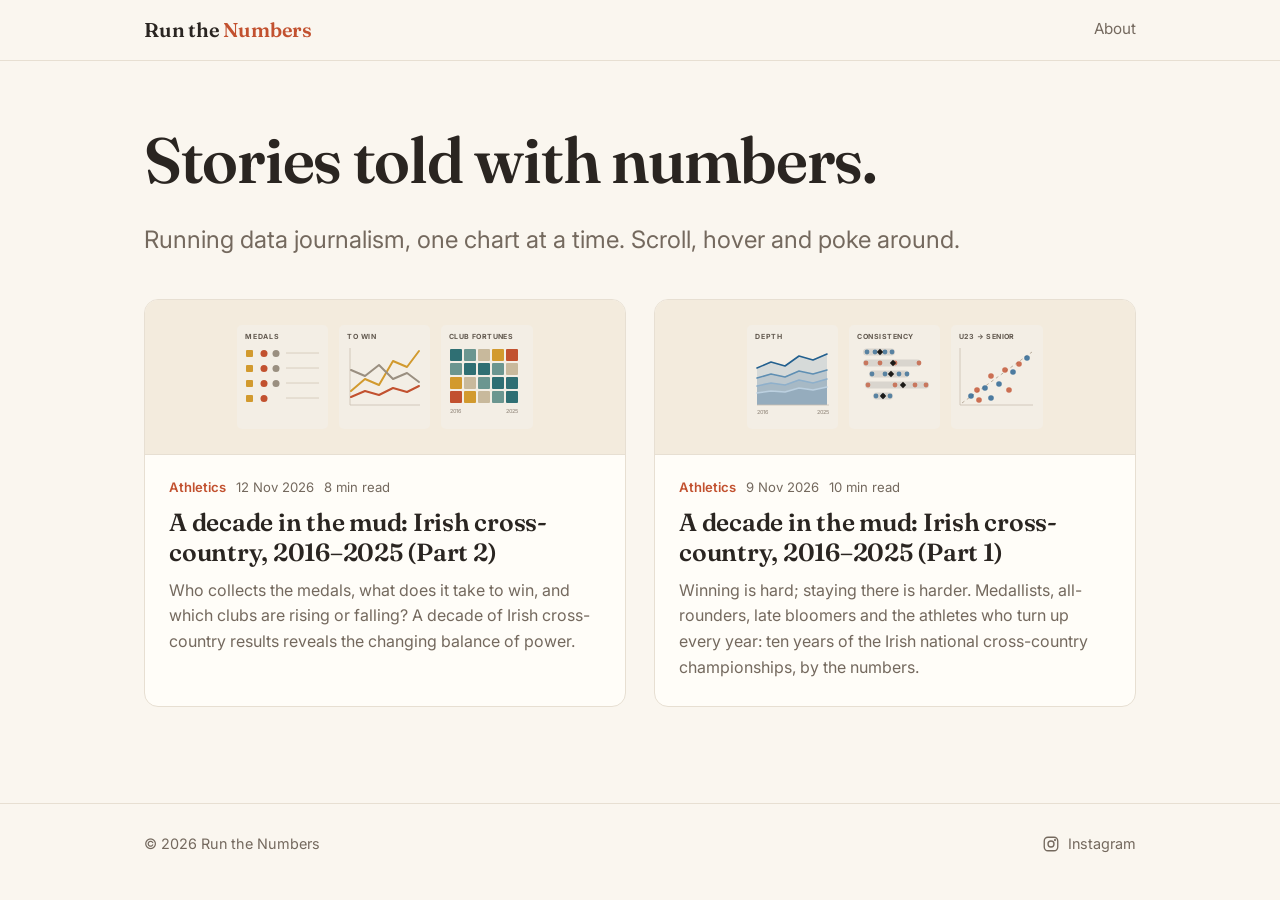
==== commit b1482cea: "final?" ====
--- a/index.html
+++ b/index.html
@@ -138,35 +138,85 @@
 </div>
 
           <div class="body">
-            <div class="meta"><span class="tag">Athletics</span><span>8 Nov 2026</span><span>8 min read</span></div>
+            <div class="meta"><span class="tag">Athletics</span><span>12 Nov 2026</span><span>8 min read</span></div>
             <h2>A decade in the mud: Irish cross-country, 2016–2025 (Part 2)</h2>
               <p>Who collects the medals, what does it take to win, and which clubs are rising or falling? A decade of Irish cross-country results reveals the changing balance of power.</p>          
             </div>
         </a>
 
-                <!-- ARTICLE CARD: copy this block to add a new article -->
                 <a class="card" href="article-xc-individuals.html">
-          <div class="thumb" aria-hidden="true">
-            <svg viewBox="0 0 300 110" preserveAspectRatio="none">
-              <g stroke-width="3" stroke-linecap="round">
-                <g stroke="#c2512f" fill="#c2512f">
-                  <line x1="190" y1="12" x2="272" y2="12"/><path d="M278,12 l-9,-5 v10 z" stroke="none"/>
-                  <line x1="70" y1="44" x2="164" y2="44"/><path d="M170,44 l-9,-5 v10 z" stroke="none"/>
-                  <line x1="110" y1="76" x2="220" y2="76"/><path d="M226,76 l-9,-5 v10 z" stroke="none"/>
-                </g>
-                <g stroke="#2f6f73" fill="#2f6f73">
-                  <line x1="120" y1="28" x2="234" y2="28"/><path d="M240,28 l-9,-5 v10 z" stroke="none"/>
-                  <line x1="200" y1="60" x2="280" y2="60"/><path d="M286,60 l-9,-5 v10 z" stroke="none"/>
-                  <line x1="150" y1="92" x2="256" y2="92"/><path d="M262,92 l-9,-5 v10 z" stroke="none"/>
-                </g>
-              </g>
-              <g fill="#a79f94">
-                <rect x="186" y="8" width="8" height="8" rx="4"/><rect x="116" y="24" width="8" height="8" rx="4"/>
-                <rect x="66" y="40" width="8" height="8" rx="4"/><rect x="196" y="56" width="8" height="8" rx="4"/>
-                <rect x="106" y="72" width="8" height="8" rx="4"/><rect x="146" y="88" width="8" height="8" rx="4"/>
-              </g>
-            </svg>
-          </div>
+<div class="thumb" aria-hidden="true">
+  <svg viewBox="0 0 300 110" preserveAspectRatio="xMidYMid meet">
+
+    <!-- Panel backgrounds -->
+    <rect x="2" y="3" width="91" height="104" rx="5" fill="#f3eee5"/>
+    <rect x="104" y="3" width="91" height="104" rx="5" fill="#f3eee5"/>
+    <rect x="206" y="3" width="92" height="104" rx="5" fill="#f3eee5"/>
+
+    <!-- 1. DEPTH: stacked bands, the gap behind the winner -->
+    <text x="10" y="17" font-size="7" font-weight="700" fill="#62594f" letter-spacing="0.8">DEPTH</text>
+    <g fill="#23608f" fill-opacity="0.14">
+      <path d="M12,83 L12,46 L26,40 L40,44 L54,34 L68,38 L82,32 L82,83 Z"/>
+      <path d="M12,83 L12,56 L26,52 L40,55 L54,49 L68,52 L82,48 L82,83 Z"/>
+      <path d="M12,83 L12,64 L26,61 L40,63 L54,58 L68,61 L82,57 L82,83 Z"/>
+      <path d="M12,83 L12,71 L26,69 L40,70 L54,66 L68,68 L82,65 L82,83 Z"/>
+    </g>
+    <g fill="none" stroke-width="1.6" stroke-linecap="round" stroke-linejoin="round">
+      <polyline points="12,46 26,40 40,44 54,34 68,38 82,32" stroke="#23608f"/>
+      <polyline points="12,56 26,52 40,55 54,49 68,52 82,48" stroke="#5f8fb3"/>
+      <polyline points="12,64 26,61 40,63 54,58 68,61 82,57" stroke="#8fb0cb"/>
+      <polyline points="12,71 26,69 40,70 54,66 68,68 82,65" stroke="#bcd0e0"/>
+    </g>
+    <line x1="12" y1="83" x2="84" y2="83" stroke="#c9beb0" stroke-width="0.8"/>
+    <g fill="#8c8175" font-size="5.5">
+      <text x="12" y="92">2016</text>
+      <text x="84" y="92" text-anchor="end">2025</text>
+    </g>
+
+    <!-- 2. CONSISTENCY: range bars, finishes and a mean marker -->
+    <text x="112" y="17" font-size="7" font-weight="700" fill="#62594f" letter-spacing="0.5">CONSISTENCY</text>
+    <g fill="#d9d5ce">
+      <rect x="118" y="26.5" width="32" height="7" rx="3.5"/>
+      <rect x="118" y="37.5" width="58" height="7" rx="3.5"/>
+      <rect x="124" y="48.5" width="40" height="7" rx="3.5"/>
+      <rect x="120" y="59.5" width="64" height="7" rx="3.5"/>
+      <rect x="128" y="70.5" width="20" height="7" rx="3.5"/>
+    </g>
+    <g fill="#23608f" fill-opacity="0.7">
+      <circle cx="122" cy="30" r="2.4"/><circle cx="130" cy="30" r="2.4"/><circle cx="140" cy="30" r="2.4"/><circle cx="147" cy="30" r="2.4"/>
+      <circle cx="127" cy="52" r="2.4"/><circle cx="140" cy="52" r="2.4"/><circle cx="154" cy="52" r="2.4"/><circle cx="162" cy="52" r="2.4"/>
+      <circle cx="131" cy="74" r="2.4"/><circle cx="138" cy="74" r="2.4"/><circle cx="145" cy="74" r="2.4"/>
+    </g>
+    <g fill="#c2512f" fill-opacity="0.7">
+      <circle cx="121" cy="41" r="2.4"/><circle cx="135" cy="41" r="2.4"/><circle cx="150" cy="41" r="2.4"/><circle cx="174" cy="41" r="2.4"/>
+      <circle cx="123" cy="63" r="2.4"/><circle cx="150" cy="63" r="2.4"/><circle cx="170" cy="63" r="2.4"/><circle cx="181" cy="63" r="2.4"/>
+    </g>
+    <g fill="#1c1a17">
+      <polygon points="135,26.8 138.2,30 135,33.2 131.8,30"/>
+      <polygon points="148,37.8 151.2,41 148,44.2 144.8,41"/>
+      <polygon points="146,48.8 149.2,52 146,55.2 142.8,52"/>
+      <polygon points="158,59.8 161.2,63 158,66.2 154.8,63"/>
+      <polygon points="138,70.8 141.2,74 138,77.2 134.8,74"/>
+    </g>
+
+    <!-- 3. U23 TO SENIOR: scatter around a diagonal -->
+    <text x="214" y="17" font-size="7" font-weight="700" fill="#62594f" letter-spacing="0.4">U23 → SENIOR</text>
+    <g stroke="#c9beb0" stroke-width="0.8">
+      <line x1="215" y1="83" x2="288" y2="83"/>
+      <line x1="215" y1="26" x2="215" y2="83"/>
+    </g>
+    <line x1="217" y1="81" x2="287" y2="30" stroke="#b9ad9d" stroke-width="1" stroke-dasharray="3 3"/>
+    <g fill="#23608f" fill-opacity="0.8">
+      <circle cx="226" cy="74" r="2.8"/><circle cx="240" cy="66" r="2.8"/><circle cx="254" cy="62" r="2.8"/>
+      <circle cx="268" cy="50" r="2.8"/><circle cx="282" cy="36" r="2.8"/><circle cx="246" cy="76" r="2.8"/>
+    </g>
+    <g fill="#c2512f" fill-opacity="0.8">
+      <circle cx="232" cy="68" r="2.8"/><circle cx="246" cy="54" r="2.8"/><circle cx="260" cy="48" r="2.8"/>
+      <circle cx="274" cy="42" r="2.8"/><circle cx="264" cy="68" r="2.8"/><circle cx="234" cy="78" r="2.8"/>
+    </g>
+
+  </svg>
+</div>
           <div class="body">
             <div class="meta"><span class="tag">Athletics</span><span>9 Nov 2026</span><span>10 min read</span></div>
             <h2>A decade in the mud: Irish cross-country, 2016–2025 (Part 1)</h2>
--- a/style.css
+++ b/style.css
@@ -281,7 +281,7 @@
   flex-direction: column;
   gap: 32px;
 }
-
+/*
 .pos-grid-scroll {
   width: 100%;
   overflow-x: auto;
@@ -362,7 +362,120 @@
 @media (max-width: 640px) {
   .pos-grid {
     min-width: 620px;
-  }
+  }*/
+
+.pos-grid-scroll {
+  width: 100%;
+  overflow-x: auto;                 /* safety net only; the table should now fit */
+  -webkit-overflow-scrolling: touch;
+  border: 1px solid var(--line);
+  border-radius: 10px;
+  background: var(--surface);
+  padding: 4px 6px 8px;
+}
+
+.pos-grid {
+  width: 100%;
+  table-layout: fixed;              /* cells share the width equally instead of growing */
+  border-collapse: separate;
+  border-spacing: 2px;
+  font-size: 0.82rem;
+  text-align: center;
+}
+
+.pos-grid th.club {
+  width: 118px;
+  text-align: right;
+  padding: 0 8px 0 0;
+  font-size: 12.5px;
+  font-weight: 500;
+  line-height: 1.2;
+  white-space: normal;              /* long club names wrap instead of widening the table */
+}
+
+.pos-grid td {
+  padding: 7px 0;
+  font-size: 11.5px;
+  font-variant-numeric: tabular-nums;
+  border-radius: 3px;
+}
+
+.pos-grid td.empty { background: #faf6ef; color: #c8beb1; }
+.pos-grid td.podium { font-weight: 700; }
+
+.pos-grid .grp th {
+  background: #eee5d8;
+  color: var(--accent);
+  text-align: left;
+  padding: 10px 14px;
+  font-size: 0.76rem;
+  letter-spacing: 0.08em;
+  text-transform: uppercase;
+  border-radius: 4px;
+}
+
+.pos-grid tfoot th {
+  padding-top: 6px;
+  font-size: 11px;
+  font-weight: 500;
+  color: var(--muted);
+}
+.pos-grid tfoot th:first-child { text-align: right; padding-right: 8px; }
+
+.pos-grid .y-short { display: none; }
+
+@media (max-width: 560px) {
+  .pos-grid th.club { width: 84px; font-size: 11px; padding-right: 6px; }
+  .pos-grid td { padding: 6px 0; font-size: 10.5px; }
+  .pos-grid .y-full { display: none; }
+  .pos-grid .y-short { display: inline; }
+}
+
+.pos-grid .y-short { display: none; }
+
+@media (max-width: 560px) {
+  .pos-grid .y-full  { display: none; }
+  .pos-grid .y-short { display: inline; }
+}
+
+@media (max-width: 560px) {
+  .pos-grid-scroll { padding: 3px 4px 6px; }
+
+  .pos-grid {
+    min-width: 0;
+    table-layout: fixed;
+    border-spacing: 1px;
+  }
+
+  .pos-grid .col-club { width: 32%; }   /* more room for names; the 9 year columns share the rest */
+
+  .pos-grid th.club {
+    min-width: 0;                 /* cancels the old min-width: 125px */
+    padding: 0 5px 0 4px;
+    font-size: 10.5px;
+    line-height: 1.15;
+    white-space: normal;          /* lets "Ennis Track" wrap onto two lines */
+  }
+
+  .pos-grid td {
+    padding: 4px 0;
+    font-size: 9px;
+    border-radius: 2px;
+  }
+
+  .pos-grid .grp th {
+    padding: 8px 10px;
+    font-size: 0.68rem;
+    letter-spacing: 0.06em;
+  }
+
+  .pos-grid tfoot th { font-size: 9px; padding-top: 4px; }
+  .pos-grid tfoot th:first-child { padding-left: 0; padding-right: 5px; text-align: right; }
+
+  .pos-grid .y-full  { display: none; }
+  .pos-grid .y-short { display: inline; }
+}
+
 
 /* ---------- Responsive year labels ---------- */
 
@@ -522,4 +635,47 @@
 }
 .series-link.next:hover .series-arrow { transform: translateX(4px); }
 .series-link.prev:hover .series-arrow { transform: translateX(-4px); }
-.series-link.prev { flex-direction: row-reverse; justify-content: flex-end; }+.series-link.prev { flex-direction: row-reverse; justify-content: flex-end; }
+
+@media (max-width: 560px) {
+  .site-footer .inner {
+    flex-direction: column;     /* stack the copyright above the Instagram link */
+    align-items: center;        /* centre each item horizontally */
+    justify-content: center;
+    text-align: center;
+    gap: 10px;
+  }
+}
+
+/* The chart block: reads as its own unit, separate from the article text */
+.chart-block {
+  margin: 2.5rem 0;
+  padding: 20px 20px 16px;
+  background: #fffdf8;
+  border: 1px solid #e7dfd2;
+  border-top: 3px solid #2d2823;      /* heavy top rule marks the start of a chart */
+  border-radius: 6px;
+}
+
+/* Heading: label-style, sans-serif, tight and bold */
+.chart-block .chart-title {
+  margin: 0 0 4px;
+  font-family: system-ui, -apple-system, "Segoe UI", Roboto, sans-serif;
+  font-size: 1.05rem;
+  font-weight: 700;
+  letter-spacing: -0.01em;
+  line-height: 1.25;
+  color: #2d2823;
+}
+
+/* Subtitle: smaller, grey, and set apart from the body text */
+.chart-block .chart-sub {
+  margin: 0 0 16px;
+  padding-bottom: 12px;
+  border-bottom: 1px solid #e7dfd2;   /* thin rule between the header and the chart */
+  font-family: system-ui, -apple-system, "Segoe UI", Roboto, sans-serif;
+  font-size: 0.85rem;
+  font-weight: 400;
+  line-height: 1.45;
+  color: #74695e;
+}
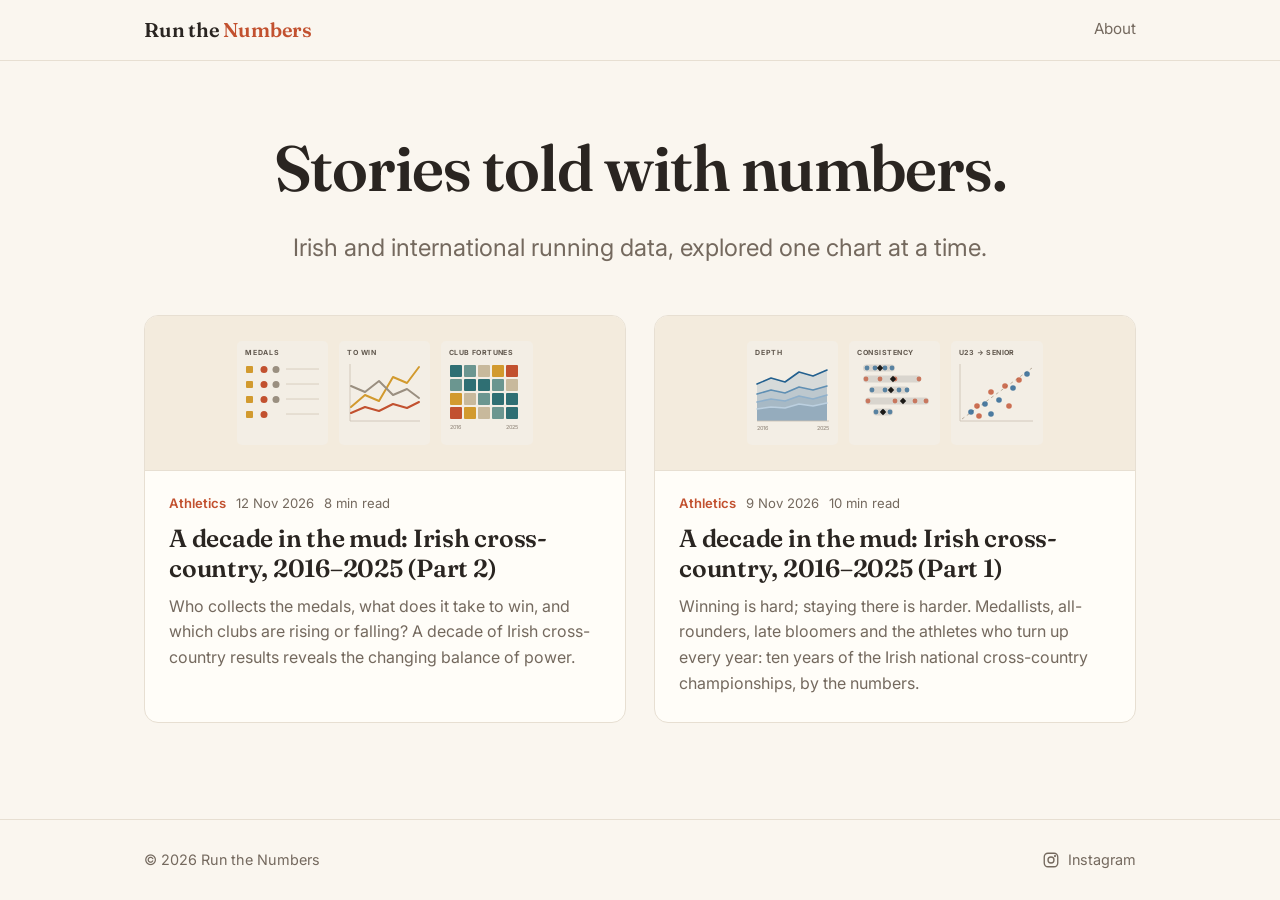
==== commit 18e73f77: "final" ====
--- a/index.html
+++ b/index.html
@@ -24,7 +24,7 @@
   <main>
     <section class="wrap hero">
       <h1>Stories told with numbers.</h1>
-      <p>Running data journalism, one chart at a time. Scroll, hover and poke around.</p>
+      <p>Irish and international running data, explored one chart at a time.</p>
     </section>
 
     <section class="wrap" aria-label="Articles">
--- a/style.css
+++ b/style.css
@@ -678,4 +678,19 @@
   font-weight: 400;
   line-height: 1.45;
   color: #74695e;
+}
+
+.wrap.hero {
+  max-width: none;               /* ignore the content-width cap */
+  display: flex;
+  flex-direction: column;
+  align-items: center;
+  text-align: center;
+  padding: 72px 24px 48px;
+}
+.wrap.hero h1,
+.wrap.hero p {
+  max-width: none;
+  width: 100%;
+  text-align: center;
 }
